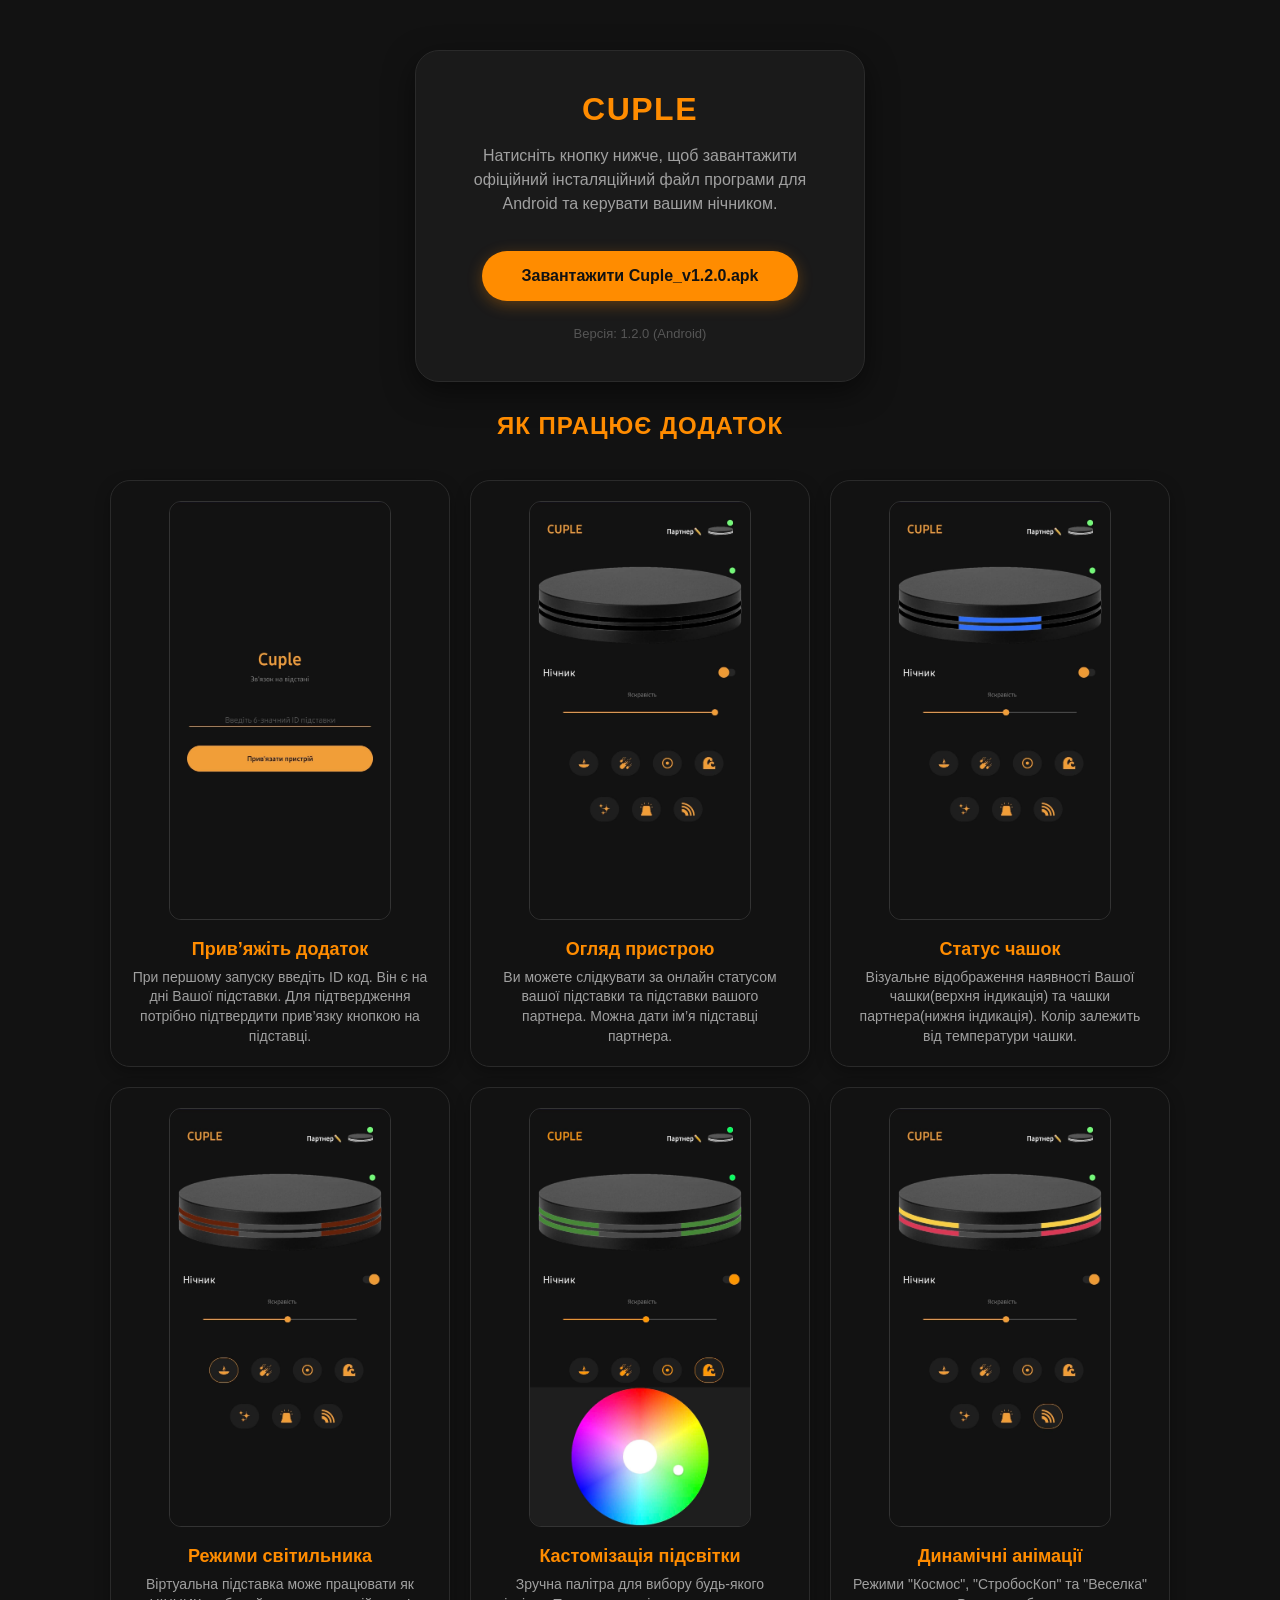
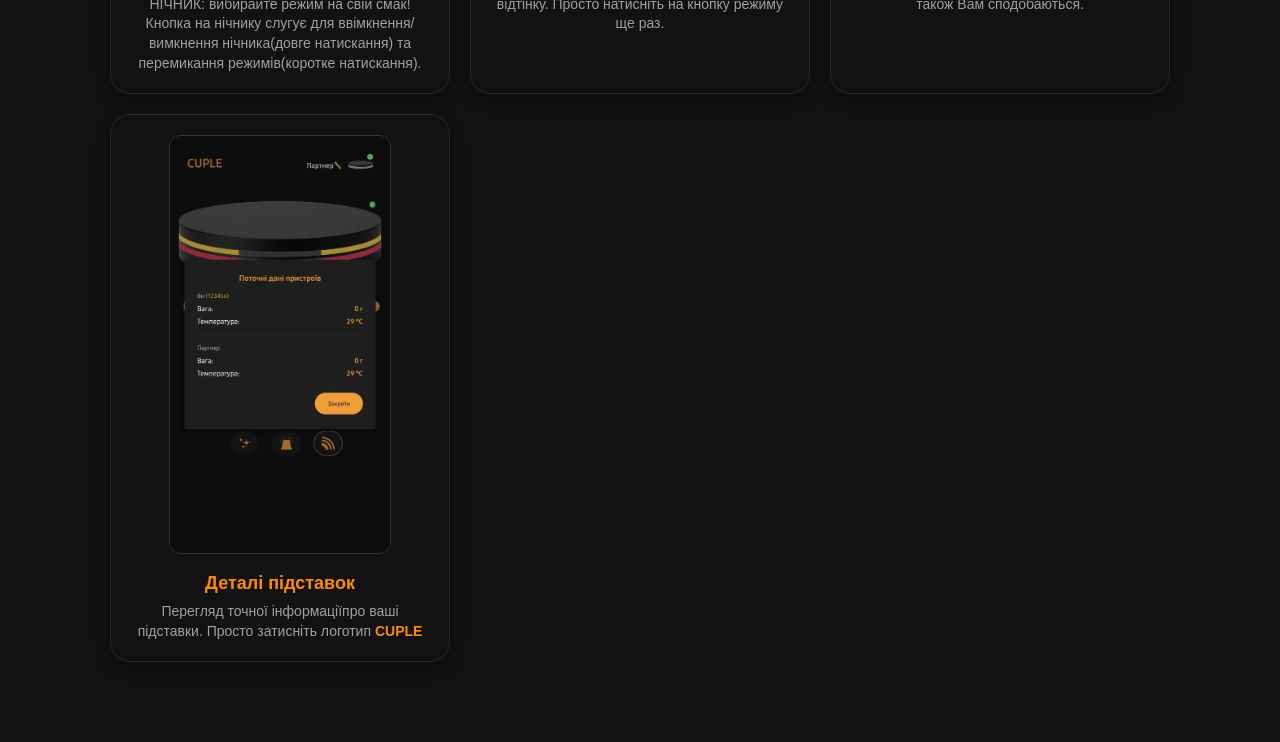
==== index.html @ bce693ef "Update application" ====
<!DOCTYPE html>
<html lang="uk">

<head>
    <meta charset="UTF-8">
    <meta name="viewport" content="width=device-width, initial-scale=1.0">
    <title>CUPLE — Зв'язок на відстані</title>
    <link rel="stylesheet" href="styles/style.css">
</head>

<body>

    <!-- Головний блок із завантаженням додатка -->
    <div class="container hero-container">
        <h1>CUPLE</h1>
        <p>Натисніть кнопку нижче, щоб завантажити офіційний інсталяційний файл програми для Android та керувати вашим
            нічником.</p>
        <a href="https://github.com/ccuple/cuple/releases/download/v1.2.0/Cuple_v1.2.0.apk" class="btn-download"
            download>Завантажити Cuple_v1.2.0.apk</a>
        <div class="version-info">Версія: 1.2.0 (Android)</div>
    </div>

    <!-- Новий блок: Галерея функцій та скріншотів -->
    <h2 class="features-title">Як працює додаток</h2>

    <div class="container screenshots-grid">

        <div class="screenshot-card">
            <img src="styles/images/pairing.jpg" alt="Огляд пристрою">
            <h3>Прив’яжіть додаток</h3>
            <p>При першому запуску введіть ID код. Він є на дні Вашої підставки. Для підтвердження потрібно підтвердити
                прив’язку кнопкою на підставці.</p>
        </div>

        <div class="screenshot-card">
            <img src="styles/images/overview.jpg" alt="Огляд пристрою">
            <h3>Огляд пристрою</h3>
            <p>Ви можете слідкувати за онлайн статусом вашої підставки та підставки вашого партнера. Можна дати ім’я
                підставці партнера.</p>
        </div>


        <div class="screenshot-card">
            <img src="styles/images/cup_indication.jpg" alt="Індикація чашки">
            <h3>Статус чашок</h3>
            <p>Візуальне відображення наявності Вашої чашки(верхня індикація) та чашки партнера(нижня індикація). Колір
                залежить від температури чашки.</p>
        </div>

        <div class="screenshot-card">
            <img src="styles/images/color_indication.jpg" alt="Вибір режимів">
            <h3>Режими світильника</h3>
            <p>Віртуальна підставка може працювати як НІЧНИК: вибирайте режим на свій смак! Кнопка на нічнику слугує для
                ввімкнення/вимкнення нічника(довге натискання) та перемикання режимів(коротке натискання).
            </p>
        </div>

        <div class="screenshot-card">
            <img src="styles/images/colorpicker.jpg" alt="Вибір кольору">
            <h3>Кастомізація підсвітки</h3>
            <p>Зручна палітра для вибору будь-якого відтінку. Просто натисніть на кнопку режиму ще раз.</p>
        </div>


        <div class="screenshot-card">
            <img src="styles/images/rainbow.jpg" alt="Ефект Веселка">
            <h3>Динамічні анімації</h3>
            <p>Режими "Космос", "СтробосКоп" та "Веселка" також Вам сподобаються.</p>
        </div>


        <div class="screenshot-card">
            <img src="styles/images/details.jpg" alt="Детальна інформація">
            <h3>Деталі підставок</h3>
            <p>Перегляд точної інформаціїпро ваші підставки. Просто затисніть логотип <b>CUPLE</b></p>
        </div>
    </div>

</body>

</html>
---- styles/style.css ----
/* Базові стилі сторінки */
body { 
    font-family: -apple-system, BlinkMacSystemFont, "Segoe UI", Roboto, Helvetica, Arial, sans-serif; 
    background-color: #121212; 
    color: #FFFFFF;
    padding: 50px 20px; 
    margin: 0;
    display: flex;
    flex-direction: column;
    align-items: center;
}

/* Загальний стиль контейнерів */
.container { 
    width: 100%;
    background: #1A1A1A; 
    border-radius: 24px; 
    box-shadow: 0 10px 30px rgba(0,0,0,0.5); 
    border: 1px solid #2A2A2A;
    box-sizing: border-box;
}

/* Специфічні стилі для головного блоку з кнопкою */
.hero-container {
    max-width: 450px; 
    padding: 40px 30px; 
    text-align: center;
    margin-bottom: 10px;
}

h1 { 
    color: #FF8C00; 
    font-size: 32px;
    font-weight: 800;
    letter-spacing: 1.5px;
    margin-top: 0;
    margin-bottom: 10px;
    text-transform: uppercase;
}

p { 
    color: #A0A0A0; 
    font-size: 16px; 
    line-height: 1.5;
    margin-bottom: 35px;
}

/* Кнопка завантаження */
.btn-download { 
    display: inline-block; 
    background-color: #FF8C00; 
    color: #121212; 
    padding: 16px 40px; 
    font-size: 16px; 
    font-weight: bold; 
    text-decoration: none; 
    border-radius: 50px; 
    transition: all 0.3s ease; 
    box-shadow: 0 4px 15px rgba(255, 140, 0, 0.3);
}

.btn-download:hover { 
    background-color: #FFA500; 
    transform: translateY(-2px);
    box-shadow: 0 6px 20px rgba(255, 140, 0, 0.5);
}

.version-info {
    margin-top: 25px;
    font-size: 13px;
    color: #555555;
}

/* Заголовок блоку огляду */
.features-title {
    font-size: 24px;
    color: #FF8C00;
    margin-bottom: 10px;
    font-weight: 700;
    text-transform: uppercase;
    letter-spacing: 1px;
}

/* Сітка для скріншотів всередині другого контейнера */
.screenshots-grid {
    display: grid;
    /* На великих екранах (комп'ютерах) картки автоматично розтягуються у кілька рядів */
    grid-template-columns: repeat(auto-fit, minmax(260px, 1fr));
    gap: 20px;
    max-width: 1100px;
    padding: 30px 20px;
    background: transparent;
    border: none;
    box-shadow: none;
}

/* Окрема картка скріншоту */
.screenshot-card {
    background: #121212; /* Робимо фон картки трохи темнішим за контейнер */
    border: 1px solid #2A2A2A;
    border-radius: 20px;
    padding: 20px;
    text-align: center;
    box-shadow: 0 5px 15px rgba(0,0,0,0.3);
    transition: all 0.3s ease;
}

.screenshot-card:hover {
    transform: translateY(-5px);
    border-color: #FF8C00;
}

.screenshot-card img {
    width: 100%;
    max-width: 220px;
    height: auto;
    border-radius: 12px;
    border: 1px solid #333;
    background-color: #000;
}

.screenshot-card h3 {
    font-size: 18px;
    color: #FF8C00;
    margin: 15px 0 8px 0;
}

.screenshot-card p {
    font-size: 14px;
    color: #A0A0A0;
    margin: 0;
    line-height: 1.4;
}
.screenshot-card p b{
    color: #FF8C00;
}
/* Для планшетів та великих смартфонів (ширина екрана до 768px) — СУВОРО 2 КАРТКИ В РЯД */
@media (max-width: 768px) {
    .screenshots-grid {
        grid-template-columns: repeat(2, 1fr); 
        gap: 15px; /* Трохи менший відступ, щоб помістилися */
        padding: 20px 10px;
    }
    
    .screenshot-card {
        padding: 15px; /* Зменшуємо внутрішні відступи карток */
    }

    .screenshot-card img {
        max-width: 100%; /* Картинка адаптується під ширину картки */
    }
}

/* Для звичайних смартфонів (ширина екрана до 480px) — СУВОРО 1 КАРТКА В РЯД */
@media (max-width: 480px) {
    .screenshots-grid {
        grid-template-columns: 1fr; 
        gap: 20px;
    }
    
    .hero-container {
        padding: 30px 20px; /* Зменшуємо головний контейнер на телефонах */
    }
}
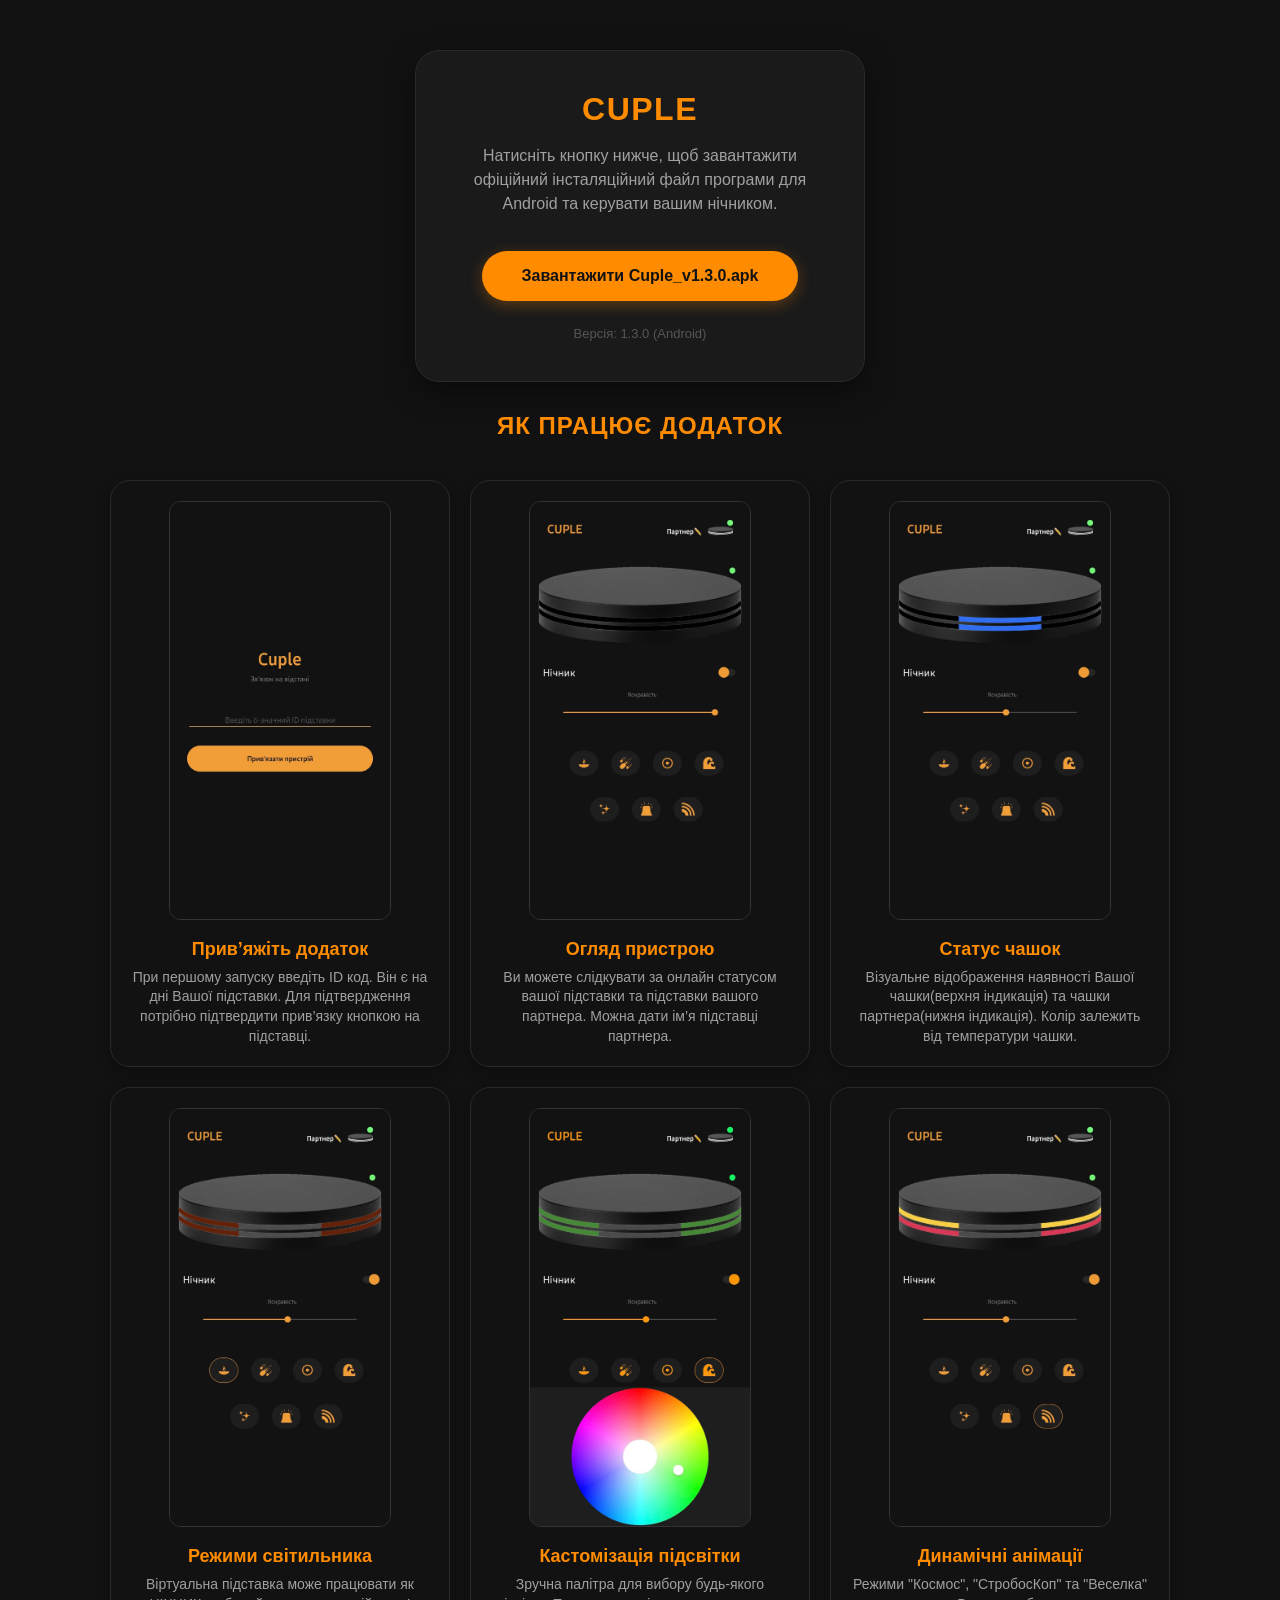
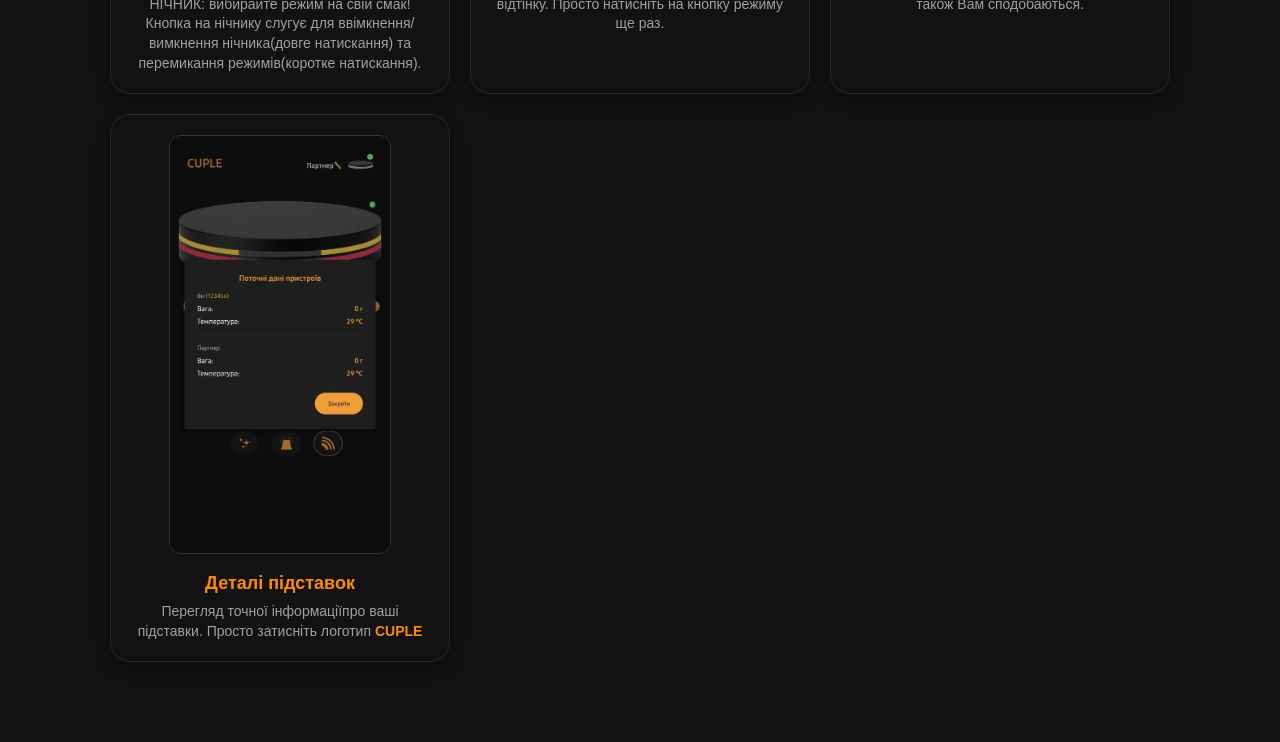
==== commit 7a8802e6: "Update app version" ====
--- a/index.html
+++ b/index.html
@@ -15,9 +15,9 @@
         <h1>CUPLE</h1>
         <p>Натисніть кнопку нижче, щоб завантажити офіційний інсталяційний файл програми для Android та керувати вашим
             нічником.</p>
-        <a href="https://github.com/ccuple/cuple/releases/download/v1.2.0/Cuple_v1.2.0.apk" class="btn-download"
-            download>Завантажити Cuple_v1.2.0.apk</a>
-        <div class="version-info">Версія: 1.2.0 (Android)</div>
+        <a href="https://github.com/ccuple/cuple/releases/download/v1.2.0/Cuple_v1.3.0.apk" class="btn-download"
+            download>Завантажити Cuple_v1.3.0.apk</a>
+        <div class="version-info">Версія: 1.3.0 (Android)</div>
     </div>
 
     <!-- Новий блок: Галерея функцій та скріншотів -->
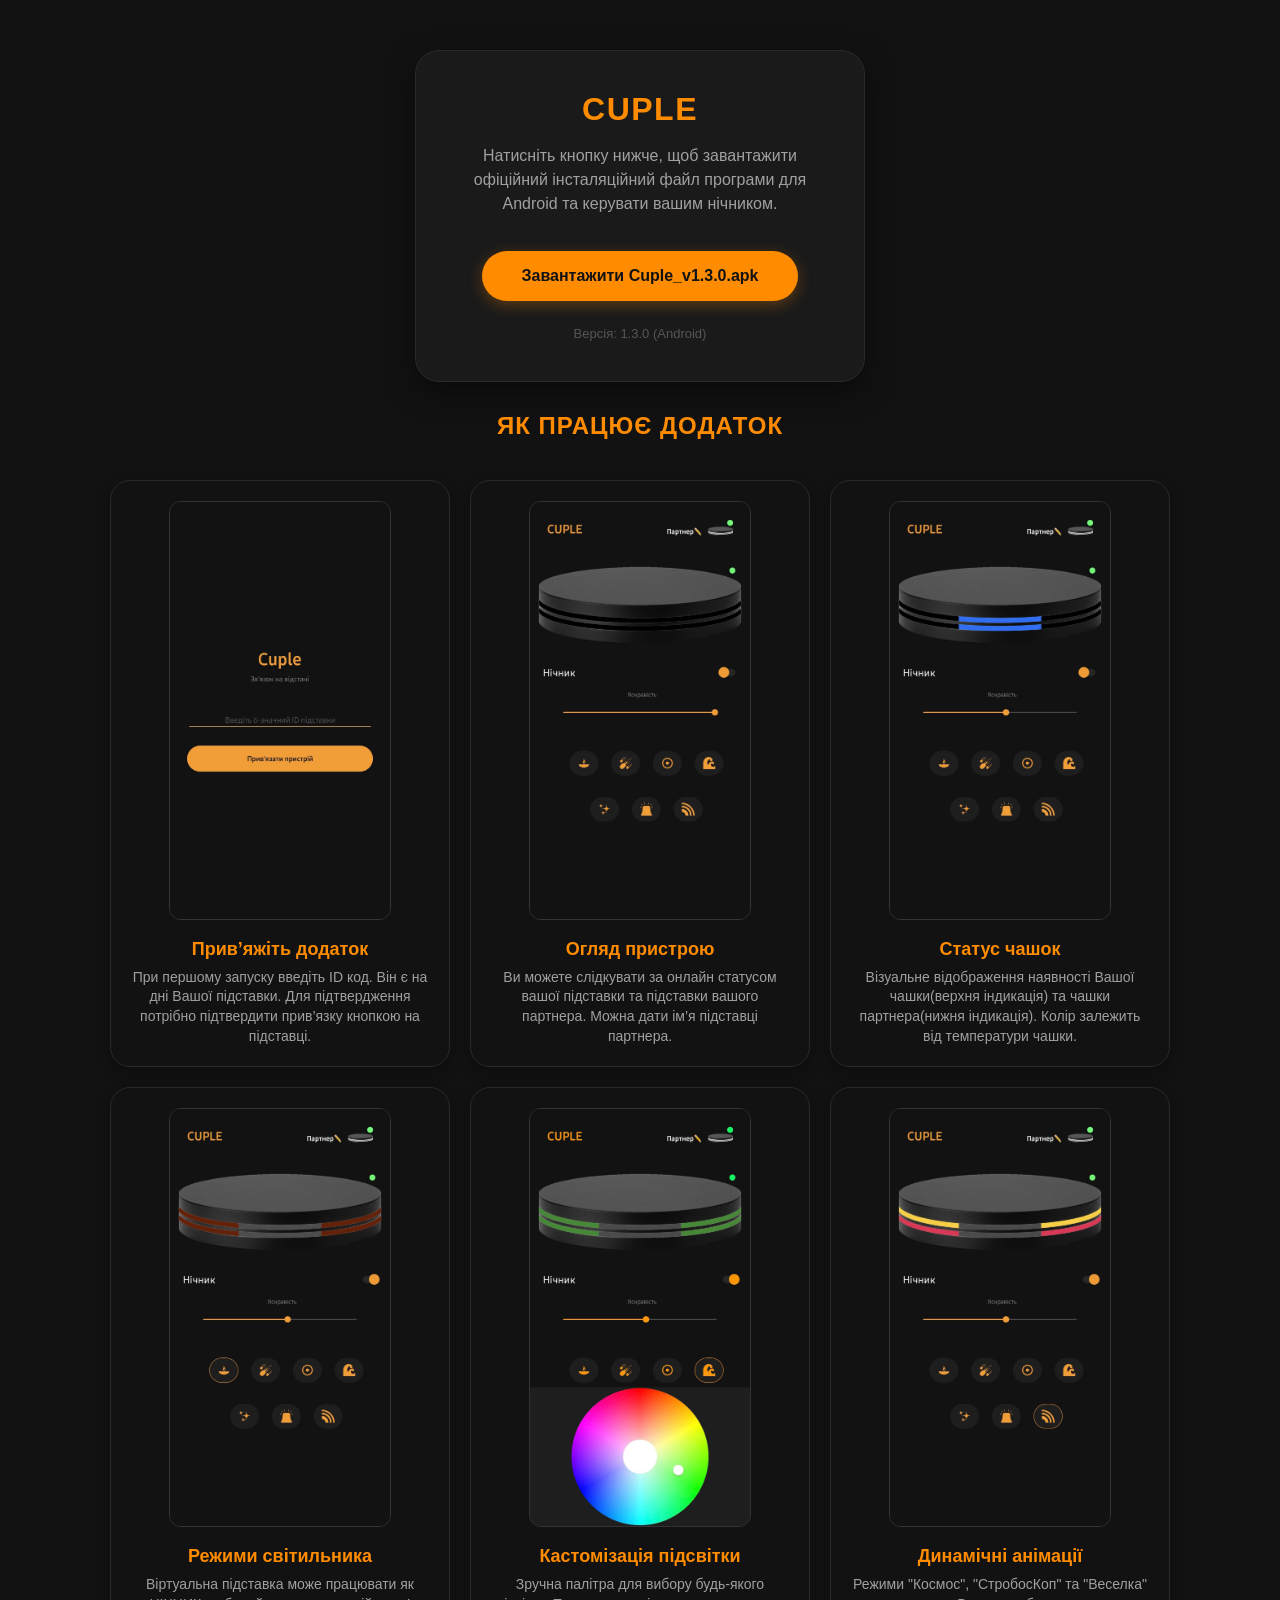
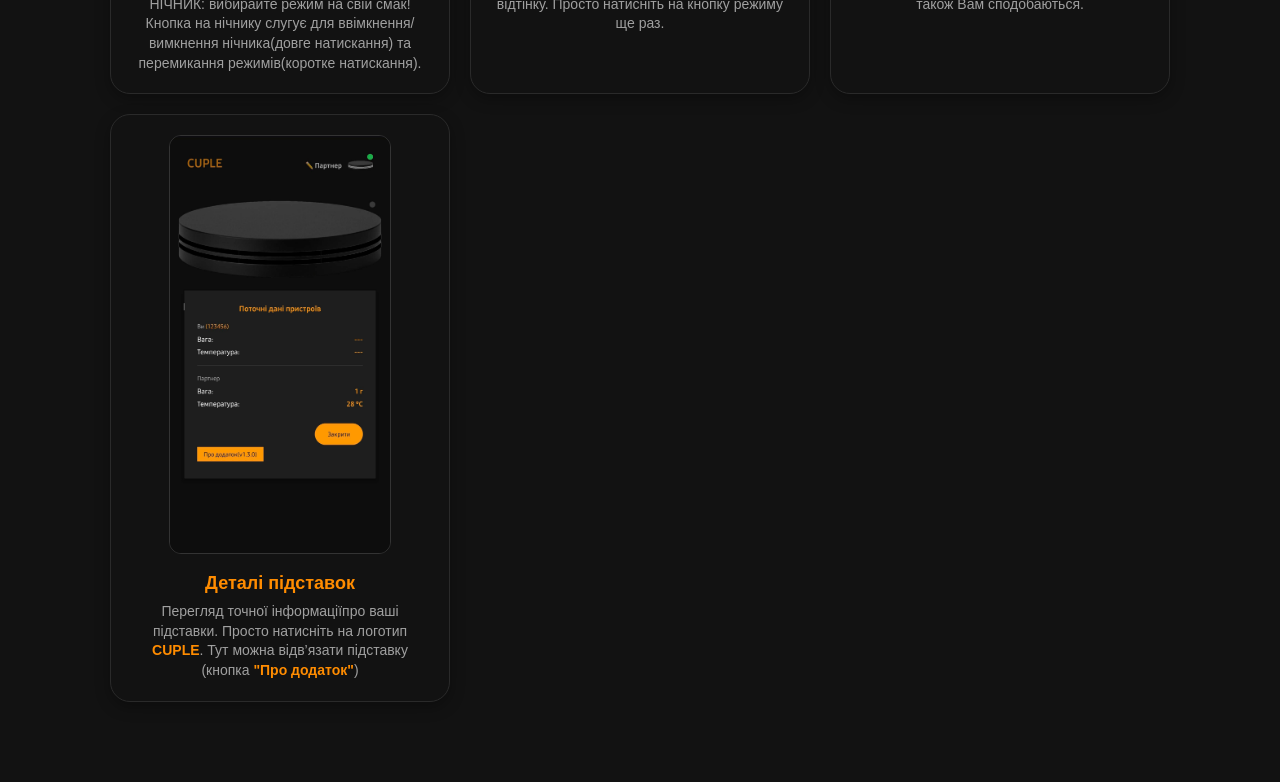
==== commit 4a80550d: "Update image and desc" ====
--- a/index.html
+++ b/index.html
@@ -15,7 +15,7 @@
         <h1>CUPLE</h1>
         <p>Натисніть кнопку нижче, щоб завантажити офіційний інсталяційний файл програми для Android та керувати вашим
             нічником.</p>
-        <a href="https://github.com/ccuple/cuple/releases/download/v1.2.0/Cuple_v1.3.0.apk" class="btn-download"
+        <a href="https://github.com/ccuple/cuple/releases/download/v1.3.0/Cuple_v1.3.0.apk" class="btn-download"
             download>Завантажити Cuple_v1.3.0.apk</a>
         <div class="version-info">Версія: 1.3.0 (Android)</div>
     </div>
@@ -72,7 +72,7 @@
         <div class="screenshot-card">
             <img src="styles/images/details.jpg" alt="Детальна інформація">
             <h3>Деталі підставок</h3>
-            <p>Перегляд точної інформаціїпро ваші підставки. Просто затисніть логотип <b>CUPLE</b></p>
+            <p>Перегляд точної інформаціїпро ваші підставки. Просто натисніть на логотип <b>CUPLE</b>. Тут можна відв’язати підставку (кнопка <b>"Про додаток"</b>)</p>
         </div>
     </div>
 
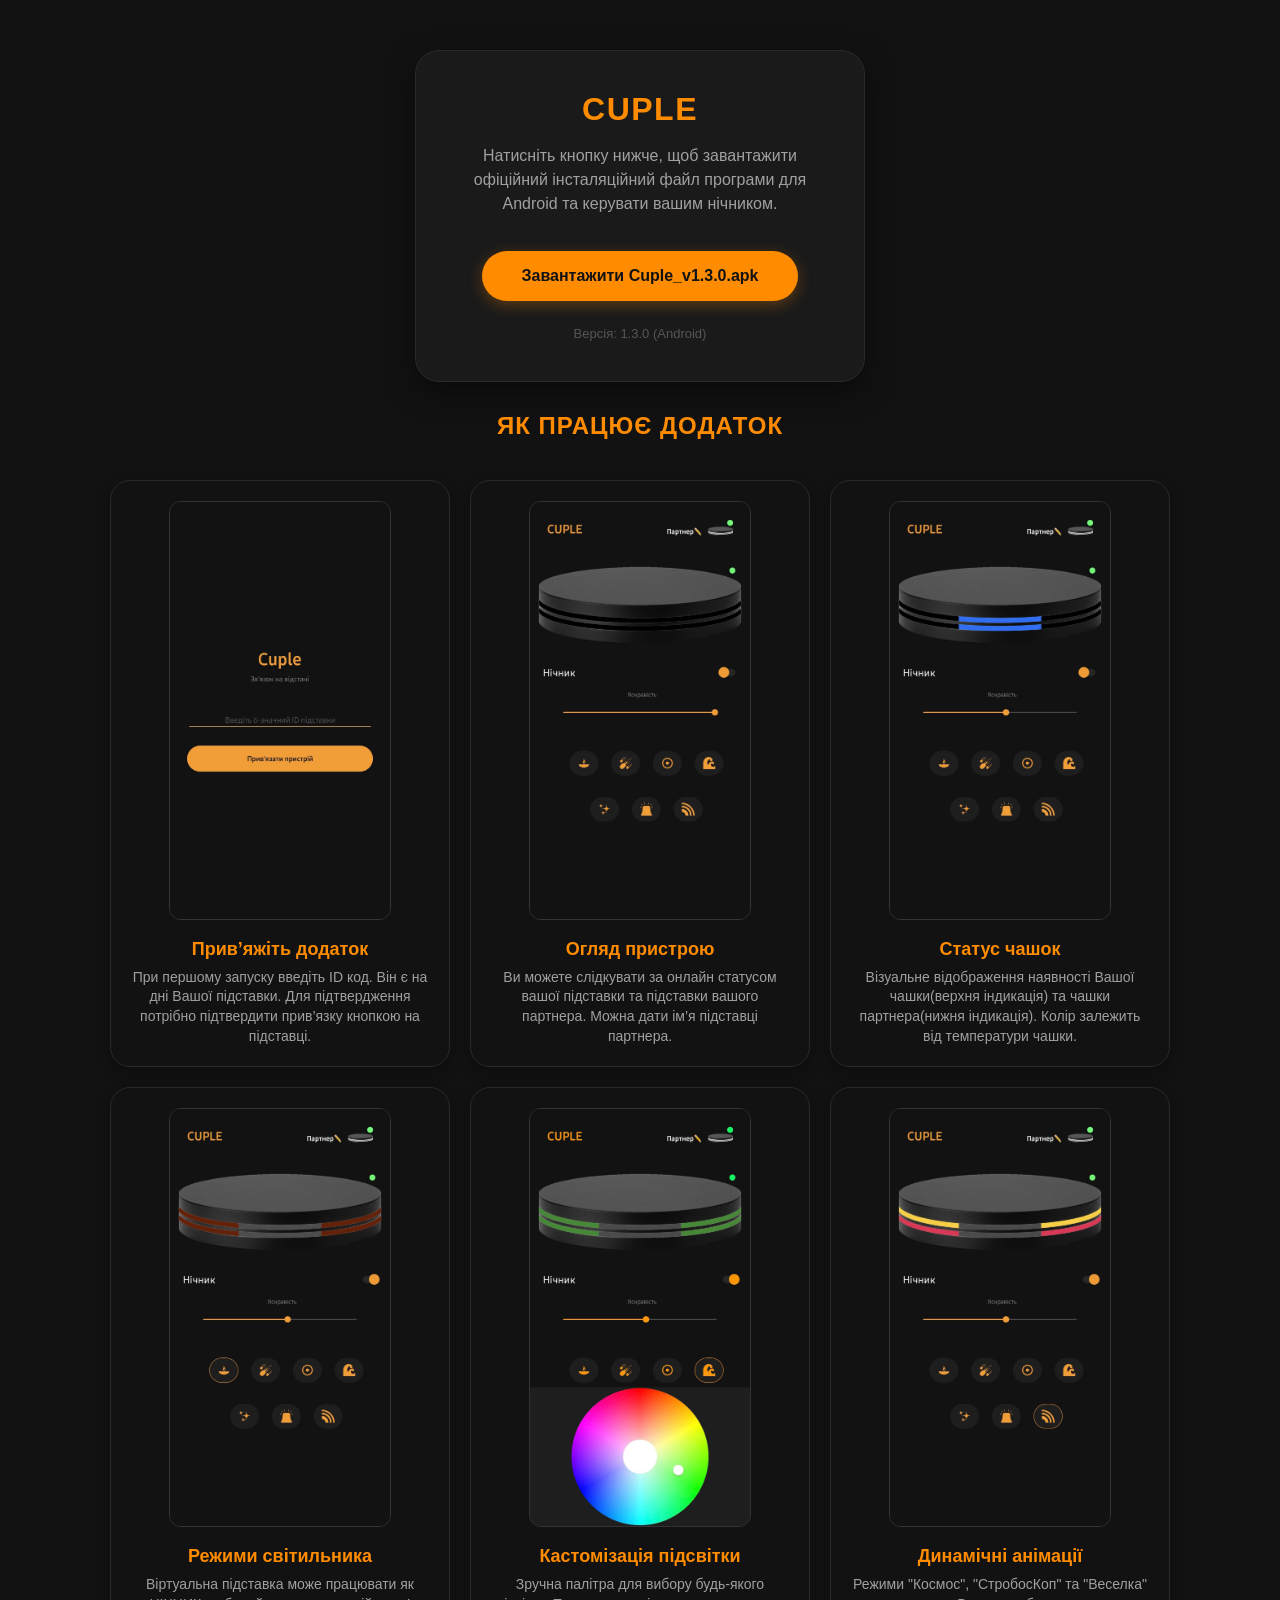
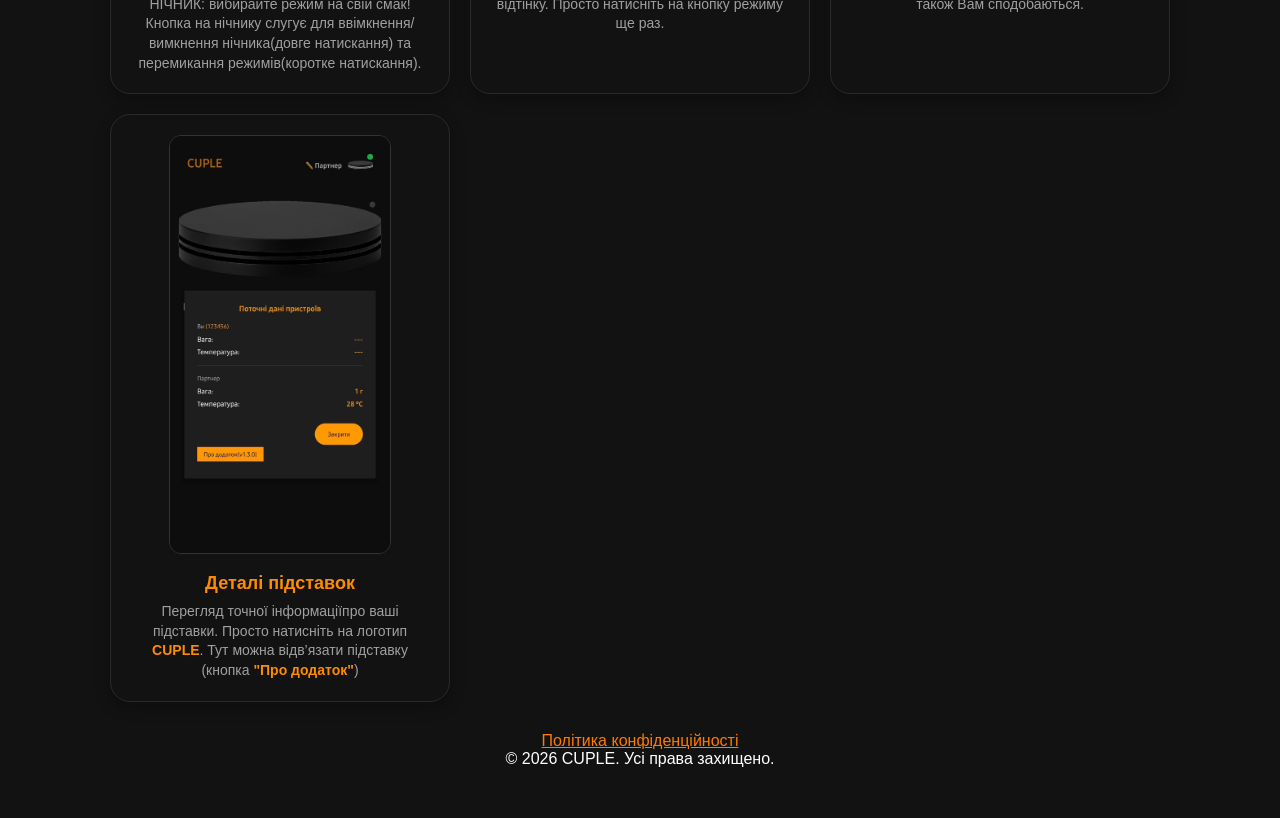
==== commit 9936b872: "Added privacy.html" ====
--- a/index.html
+++ b/index.html
@@ -75,7 +75,13 @@
             <p>Перегляд точної інформаціїпро ваші підставки. Просто натисніть на логотип <b>CUPLE</b>. Тут можна відв’язати підставку (кнопка <b>"Про додаток"</b>)</p>
         </div>
     </div>
-
+    <div>
+        <a href="privacy.html" style="color: #ff7a00;">Політика конфіденційності</a>
+    </div>
+<div class="footer">
+    
+        &copy; 2026 CUPLE. Усі права захищено.
+    </div>
 </body>
 
 </html>
--- a/styles/style.css
+++ b/styles/style.css
@@ -5,6 +5,11 @@
     color: #FFFFFF;
     padding: 50px 20px; 
     margin: 0;
+    display: flex;
+    flex-direction: column;
+    align-items: center;
+}
+footer{
     display: flex;
     flex-direction: column;
     align-items: center;
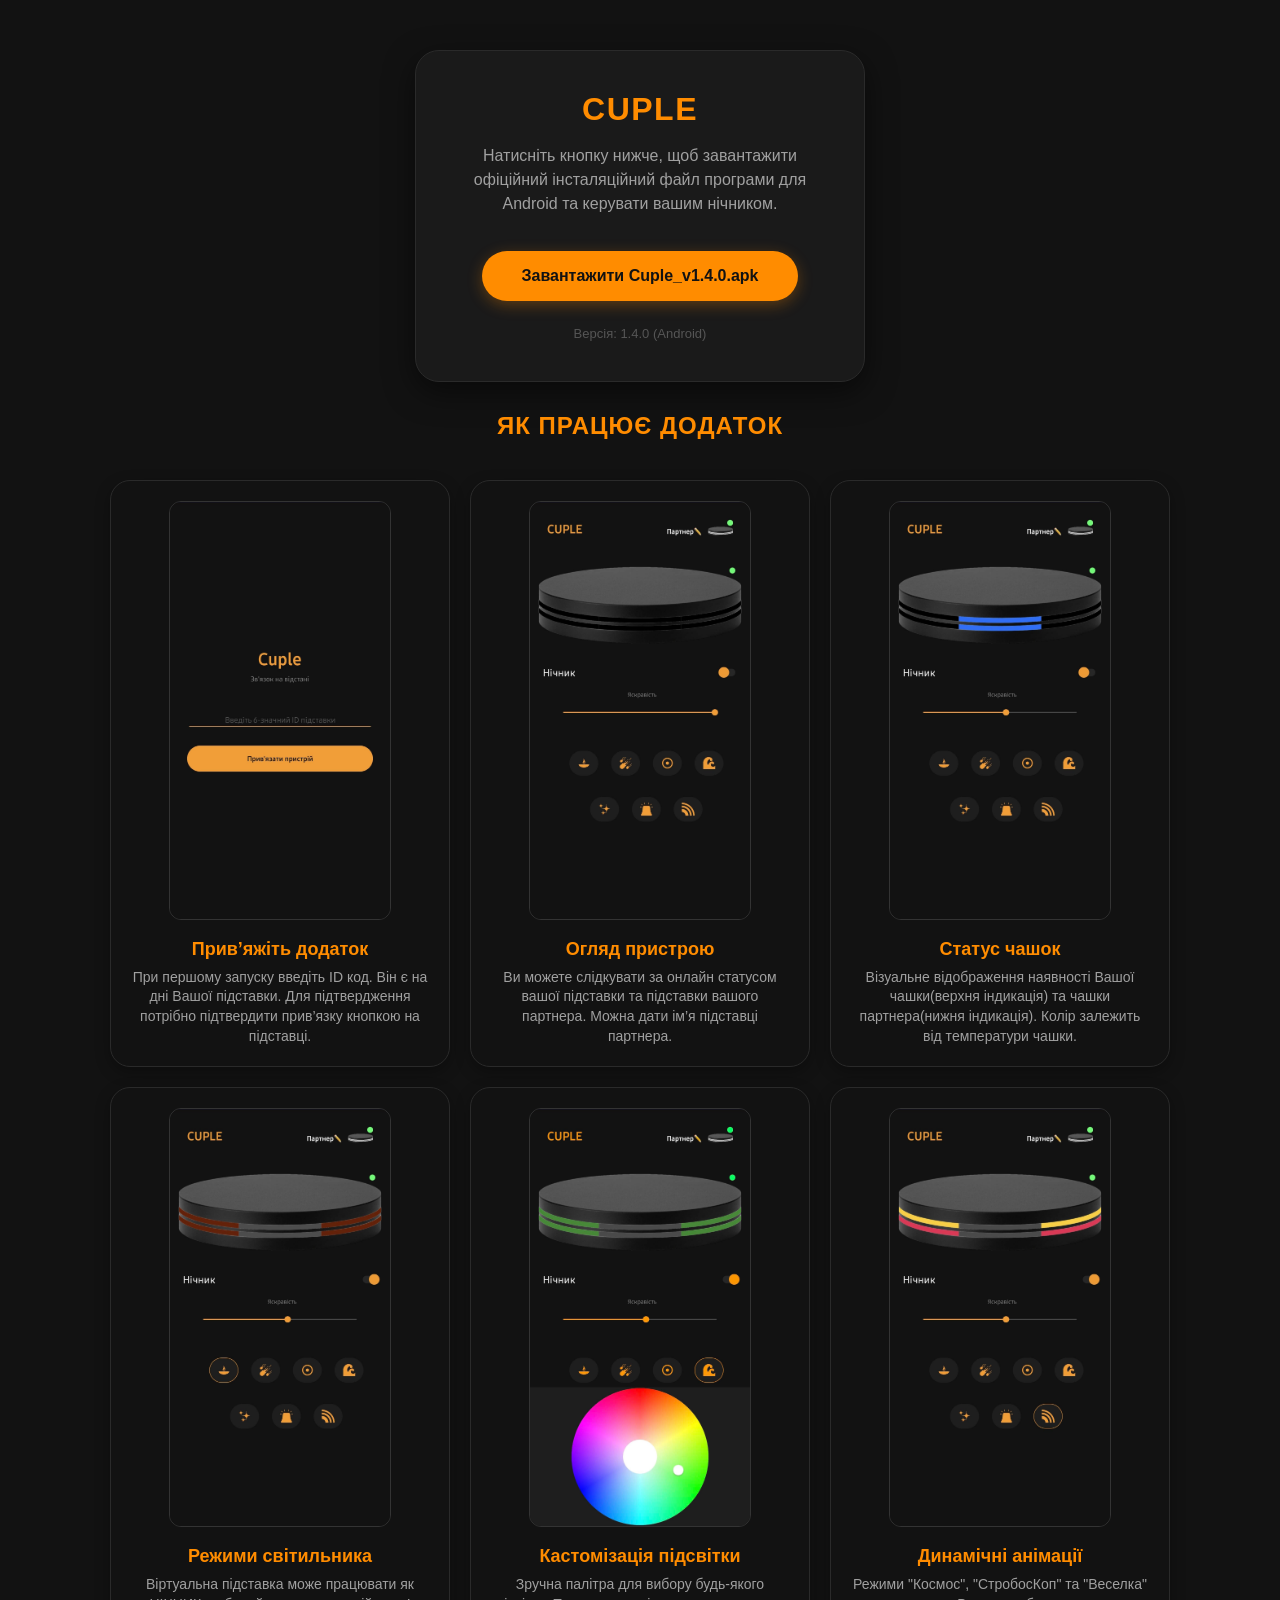
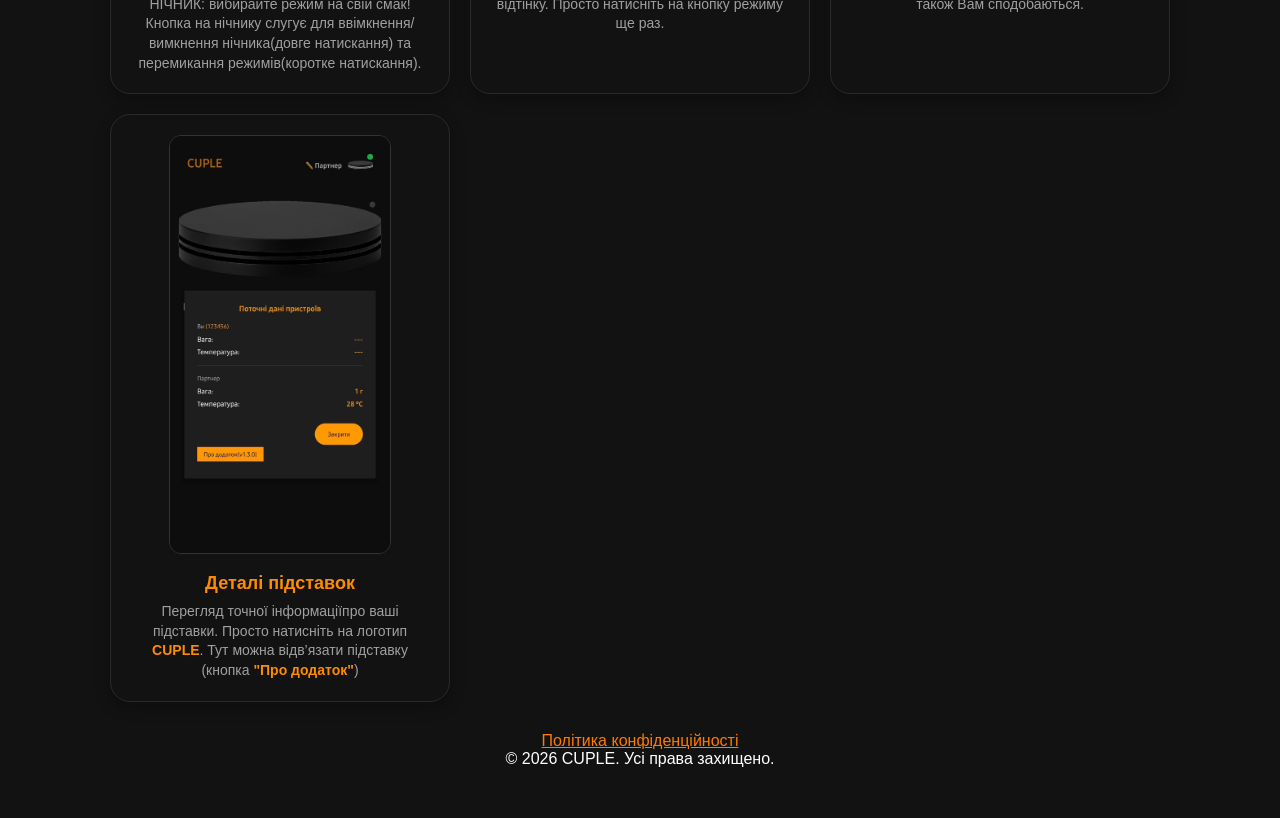
==== commit 0cd1409a: "Update application" ====
--- a/index.html
+++ b/index.html
@@ -15,9 +15,9 @@
         <h1>CUPLE</h1>
         <p>Натисніть кнопку нижче, щоб завантажити офіційний інсталяційний файл програми для Android та керувати вашим
             нічником.</p>
-        <a href="https://github.com/ccuple/cuple/releases/download/v1.3.0/Cuple_v1.3.0.apk" class="btn-download"
-            download>Завантажити Cuple_v1.3.0.apk</a>
-        <div class="version-info">Версія: 1.3.0 (Android)</div>
+        <a href="https://github.com/ccuple/cuple/releases/download/v1.4.0/Cuple_v1.4.0.apk" class="btn-download"
+            download>Завантажити Cuple_v1.4.0.apk</a>
+        <div class="version-info">Версія: 1.4.0 (Android)</div>
     </div>
 
     <!-- Новий блок: Галерея функцій та скріншотів -->
